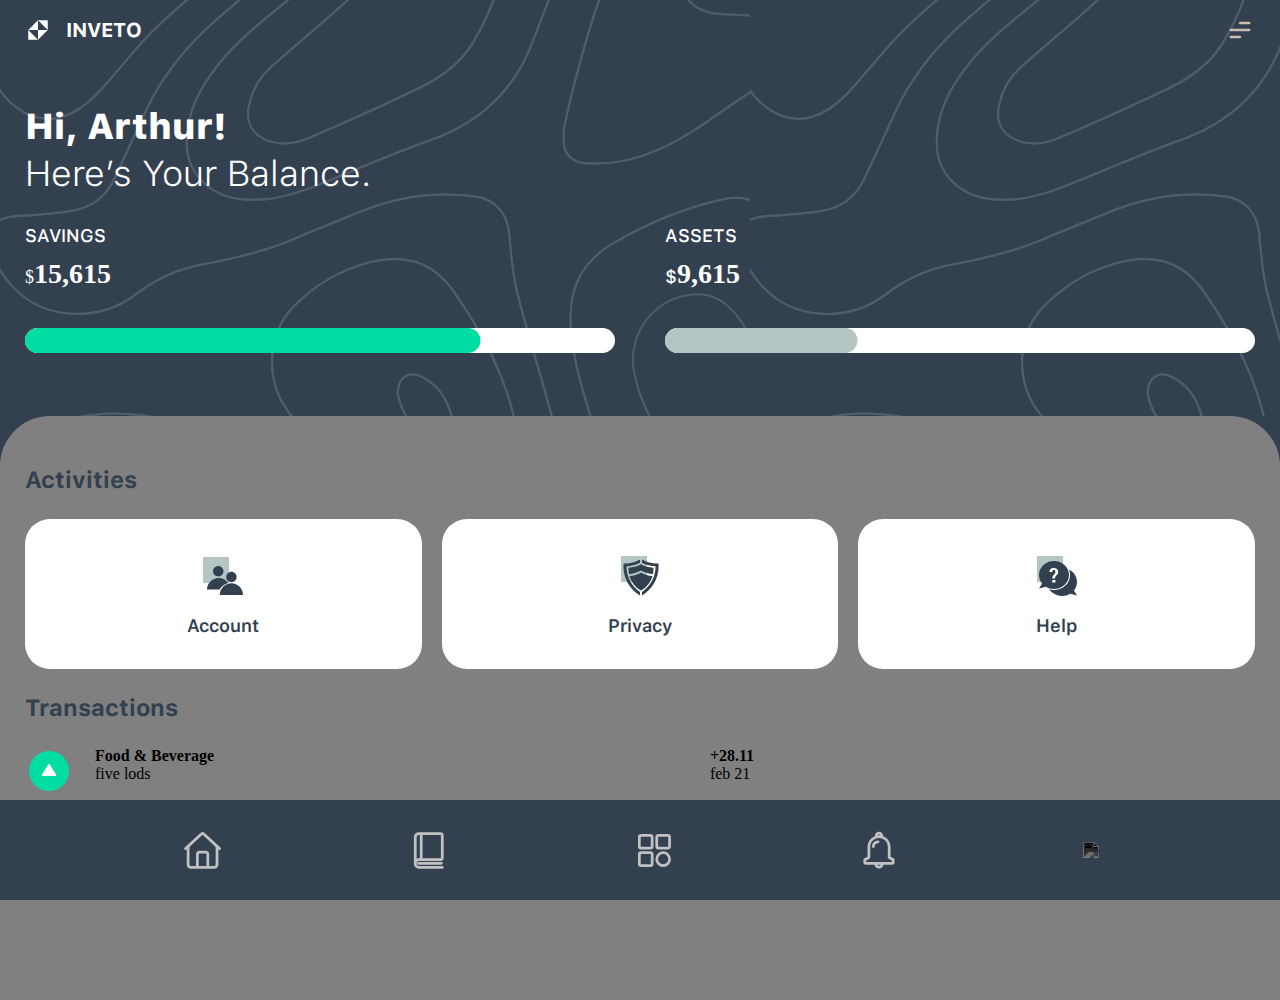
==== index.html @ b824e3ed "refactor: :technologist: changes were made" ====
<!DOCTYPE html>
<html lang="en">
<head>
    <meta charset="UTF-8">
    <meta name="viewport" content="width=device-width, initial-scale=1.0">
    <link rel="stylesheet" href="css/style.css">
    <title>Pag1</title>
</head>
<body>

    <header class="header">
        <div class="top">
            <div class="topLeft">
                <img id="imgLeft" src="storage/img/name=logo.svg">
                <span id="half">INVETO</span>
            </div>
            <div class="imgRight">
                <img id="imgRight" src="storage/img/name=icon,menu.svg">
            </div>
        </div>
        <div class="half">
            <h1>Hi, Arthur!</h1>
            <span>Here’s Your Balance.</span>
        </div>
        <div class="ContainerBottom">
            <div class="left">
                <span style="margin-bottom: 12px;">SAVINGS</span>
                <section class="money"> <span>$<strong>15,615</strong></span></section>
                <img id="Rectangle1" src="storage/img/name=Rectangle1.svg">
                
            </div>
            <div class="right">
                <span style="margin-bottom: 12px;">ASSETS</span>
                <section class="money"> <span>$<strong>9,615</strong></span></section>
                <img id="Rectangle2" src="storage/img/name=Rectangle2.svg">
            </div>
        </div>
    </header>
    <section class="containerArticle">
        <article class="articleContainer">
            <section class="title">
                <h3>Activities</h3>
            </section>
            <section class="blocks">
                <a href="#" class="blockArticle">
                    <img src="storage/img/style=face, name=account.svg">
                    <span>Account</span>
                </a>
                <a href="#" class="blockArticle">
                    <img src="storage/img/style=face, name=privacy.svg">
                    <span>Privacy</span>
                </a>
                <a href="#" class="blockArticle">
                    <img src="storage/img/style=face, name=help.svg">
                    <span>Help</span>
                </a>
            </section>
            <section class="title">
                <h3>Transactions</h3>
            </section>
            <section class="transactions">
                <div class="transactionsContainer1">
                    <img id="on" src="storage/img/Property 1=money, Property 2=on.svg"><br>
                </div>
                <div class="transactionsContainer3">
                    <h4 id="1">Food & Beverage</h4>
                    <span id="">five lods</span>
                </div>
                <div class="transactionsContainer5">
                    <h4>+28.11</h4>
                    <span>feb 21</span>
                </div>
                <div class="transactionsContainer2">
                    <img id="off" src="storage/img/Property 1=money, Property 2=off .svg">
                </div>
                <div class="transactionsContainer4">
                    <h4>Shopping</h4>
                    <span>H&M 1257 ****</span>
                </div>
                <div class="transactionsContainer6">
                    <h4>-157.64</h4>
                    <span>jan 14</span>
                </div>
        </article>
    </section>
    <footer class="footer">
        <ul class="footer_ul" style="list-style: none;">
            
                <a href="#">
                    <img src="storage/img/name=home.svg">
                </a>
            
            
                <a href="#">
                    <img src="storage/img/name=content.svg">
                </a>
            
            
                <a href="#">
                    <img src="storage/img/name=menu.svg">
                </a>
            
            
                <a href="#">
                    <img src="storage/img/name=message.svg">
                </a>
            
            
                <a href="#">
                    <img src="storage/img/name=menu, color="green".svg">
                </a>
            
        </ul>
    </footer>
</body>
</html>
---- css/style.css ----
@import url(variables.css);
*{
    padding: 0;
    margin: 0;
    box-sizing: border-box;
}
.header{
    background-image: url(../storage/img/Vectors.svg);
    object-fit: cover;
    background-color: var(--color-1);
    position: relative;
    padding: var(--space-layout-padding-lr);
    
}
.imgRight{
    display: flex;
    flex-direction: row;
    align-items: center;
    height: 60px;
}
.topLeft{
    display: flex;
    flex-direction: row;
    align-items: center;
    height: 60px;
}
.top{
    display: flex;
    flex-direction: row;
    align-items: center;
    justify-content: space-between;
    height: 60px;
    padding-right: 15px;
}
#half{
    

    padding-left:15px ;
    font-size: 20px;
    color: var(--color-4);
    font-family: Bold;
}
#imgRight{
    filter: invert(1);
    display: flex;
    margin-left: 50%;
}
.half{
    color: var(--color-4);
    justify-content: space-between;
    padding-bottom: 15px;
    padding-top: 45px;
}
.half h1{
    font-size: 36px;
    font-family: Heavy;
    padding-bottom: 4px;
}
.half span{
    font-size: 36px;
    font-family: Light;
    padding-bottom: 100px;
}
.ContainerBottom{
    margin-top: 15px;
    color: var(--color-4);
    display: grid;
    grid-template-columns: 1fr 1fr;
    gap: 50px;
}
.left {
    display: flex;
    flex-direction: column;
    
}
.left span{
    font-size: 18px;
    font-family: Medium;
    bottom: 0;
}
.money{
    display: flex;
    align-items: center;
}
.money strong{
    font-size: 28px;
    font-family: Rotobo Bold;
}
.money span{
    font-size: 18px;
    font-family: Rotobo Medium;
}
.right {
    display: flex;
    flex-direction: column;
    margin-bottom: 25px;
}
.right span{
    font-size: 18px;
    font-family: Medium;
}
.article{
    border-radius: 50%;
    background-color: red;
}
.articleContainer{
    display: flex;
    flex-direction: column;
    justify-content: center;
    
    background-color: var(--color-5);
    border: none;
    border-radius: 50px 50px 0 0;
    background-color: gray;
    padding-top: 25px;
    overflow-y: scroll;
}
.blockArticle{
    display: flex;
    flex-direction: column;
    align-items: center;
    justify-content: center;
    background-color: var(--color-4);
    height: 150px;
    border-radius: 25px;
    text-decoration: none;
    color: var(--color-1);
}
.title{
    font-size: 20px;
    font-family: Bold;
    padding: 25px;
    color: var(--color-1);
}
.blocks{
    display: grid;
    grid-template-columns: 1fr 1fr 1fr;
    padding: var(--space-layout-padding-lr);
    color: var(--color-1);
    font-family: Semibold;
    gap: 20px;
}
.blocks span{
    margin-top: 15px;
    font-size: 18px;
}
.transactions{
    display: grid;
    grid-template-columns: 70px auto auto;
    grid-template-rows: 1fr 1fr 1fr 1fr;
    padding: var(--space-layout-padding-lr);
    row-gap: 15px;
}
.containerArticle{
    background-color: var(--color-1);
}


.footer{
    position: fixed;
    bottom: 0;
    width: 100%;
}
.footer_ul{ display: flex;
    flex-direction: column;
    align-items: center;
    background: var(--color-1);
    height: 100px;
    display: flex;
    flex-direction: row;
    justify-content: space-evenly;
    align-items: center;
    box-shadow: var(--color-4);
}
.footer_ul a {
    display: flex;
}
.footer_ul a img{
    object-fit: contain;
    filter: grayscale(100%) invert(100%);
}
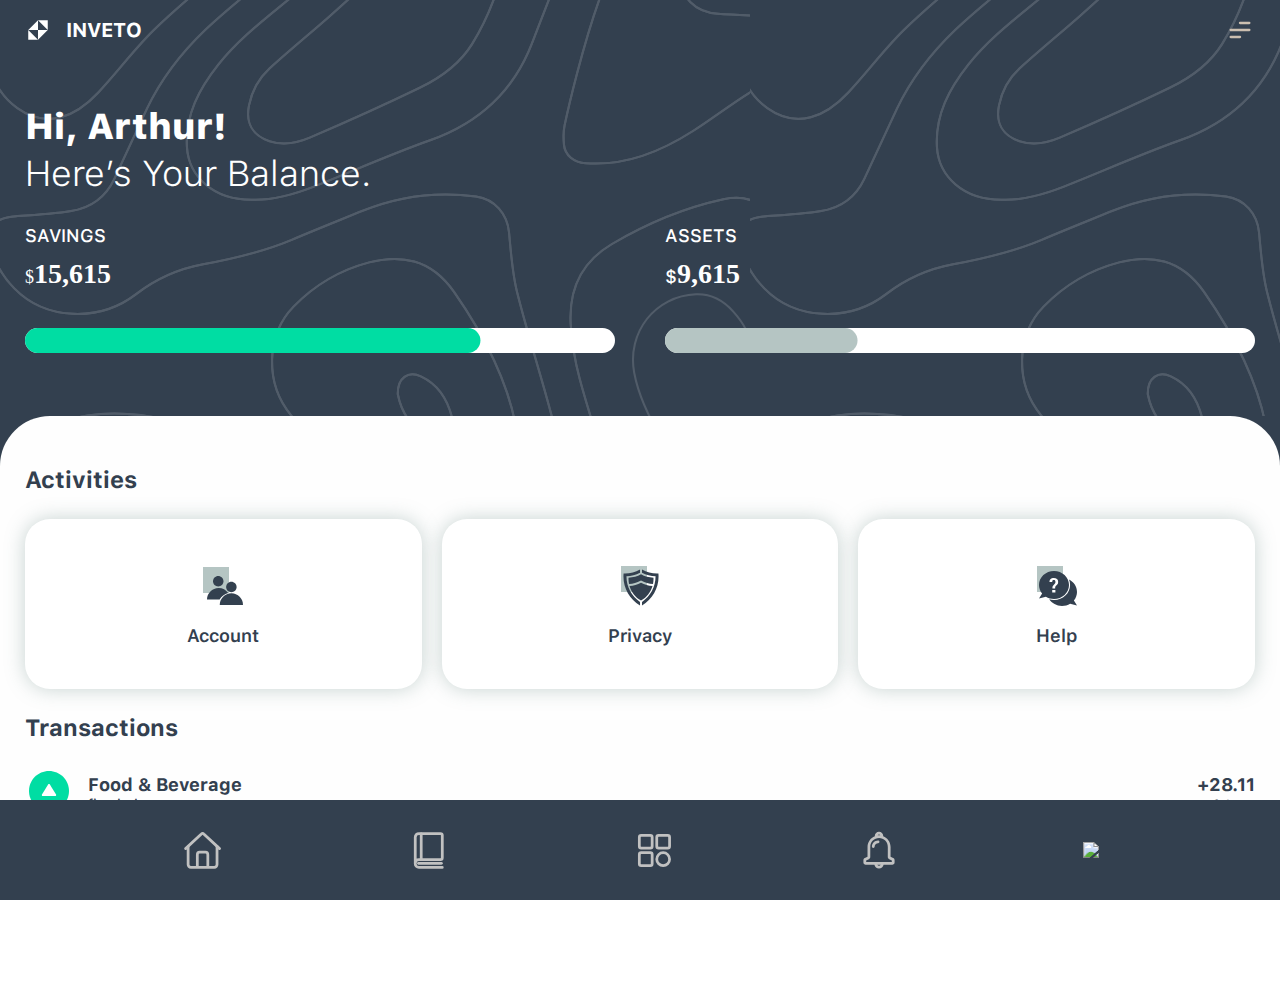
==== commit 4b0d43fe: "style: :building_construction: The entire index page is finished with fonts, colors and arrangements" ====
--- a/index.html
+++ b/index.html
@@ -58,56 +58,65 @@
             <section class="title">
                 <h3>Transactions</h3>
             </section>
-            <section class="transactions">
-                <div class="transactionsContainer1">
-                    <img id="on" src="storage/img/Property 1=money, Property 2=on.svg"><br>
-                </div>
-                <div class="transactionsContainer3">
-                    <h4 id="1">Food & Beverage</h4>
-                    <span id="">five lods</span>
-                </div>
-                <div class="transactionsContainer5">
-                    <h4>+28.11</h4>
-                    <span>feb 21</span>
-                </div>
-                <div class="transactionsContainer2">
-                    <img id="off" src="storage/img/Property 1=money, Property 2=off .svg">
-                </div>
-                <div class="transactionsContainer4">
-                    <h4>Shopping</h4>
-                    <span>H&M 1257 ****</span>
-                </div>
-                <div class="transactionsContainer6">
-                    <h4>-157.64</h4>
-                    <span>jan 14</span>
-                </div>
+            <div class="class20">
+                <section class="transactions1">
+                    <div class="file1">
+                        <div class="transactionsContainer1">
+                            <img id="on" src="storage/img/Property 1=money, Property 2=on.svg"><br>
+                        </div>
+                        <div class="transactionsContainer6">
+                            <h4 id="p1">Food & Beverage</h4>
+                            <span id="p2">five lods</span>
+                        </div>
+                    </div>  
+                    <div class="transactionsContainer3">
+                        <h4 id="p3">+28.11</h4>
+                        <span id="p4">feb 21</span>
+                    </div>
+                </section>
+                <section class="transactions2">
+                    <div class="file2">
+                        <div class="transactionsContainer2">
+                            <img id="off" src="storage/img/Property 1=money, Property 2=off .svg">
+                        </div>
+                        <div class="transactionsContainer6">
+                            <h4 id="p5">Shopping</h4>
+                            <span id="p6">H&M 1257 ****</span>
+                        </div>
+                    </div>
+                    <div class="transactionsContainer3">
+                        <h4 id="p7">-157.64</h4>
+                        <span id="p8">jan 14</span>
+                    </div>
+                </section>
+            </div>
         </article>
     </section>
     <footer class="footer">
         <ul class="footer_ul" style="list-style: none;">
             
                 <a href="#">
-                    <img src="storage/img/name=home.svg">
+                    <img id="img" src="storage/img/name=home.svg">
                 </a>
             
             
                 <a href="#">
-                    <img src="storage/img/name=content.svg">
+                    <img id="img" src="storage/img/name=content.svg">
                 </a>
             
             
                 <a href="#">
-                    <img src="storage/img/name=menu.svg">
+                    <img id="img" src="storage/img/name=menu.svg">
                 </a>
             
             
                 <a href="#">
-                    <img src="storage/img/name=message.svg">
+                    <img  id="img"src="storage/img/name=message.svg">
                 </a>
             
             
                 <a href="#">
-                    <img src="storage/img/name=menu, color="green".svg">
+                    <img src="storage/img/name=center, color.svg">
                 </a>
             
         </ul>
--- a/css/style.css
+++ b/css/style.css
@@ -107,24 +107,27 @@
     display: flex;
     flex-direction: column;
     justify-content: center;
-    
     background-color: var(--color-5);
     border: none;
     border-radius: 50px 50px 0 0;
-    background-color: gray;
     padding-top: 25px;
     overflow-y: scroll;
 }
+.containerArticle{
+    background-color: var(--color-1);
+    margin-bottom: 100px;
+}
 .blockArticle{
     display: flex;
     flex-direction: column;
     align-items: center;
     justify-content: center;
     background-color: var(--color-4);
-    height: 150px;
+    height: 170px;
     border-radius: 25px;
     text-decoration: none;
     color: var(--color-1);
+    box-shadow: 0px 0px 20px 0px var(--color-3);
 }
 .title{
     font-size: 20px;
@@ -144,17 +147,86 @@
     margin-top: 15px;
     font-size: 18px;
 }
-.transactions{
+#on,#off{
+    padding-right: 15px;
+}
+.class20{
     display: grid;
-    grid-template-columns: 70px auto auto;
-    grid-template-rows: 1fr 1fr 1fr 1fr;
+    grid-template-columns: 1fr;
+    row-gap: 20px;
     padding: var(--space-layout-padding-lr);
-    row-gap: 15px;
-}
-.containerArticle{
-    background-color: var(--color-1);
-}
-
+}
+.transactions1{
+    display: flex;
+    flex-direction: row;
+    align-items: center;
+    justify-content: space-between;
+}
+.transactions2{
+    display: flex;
+    flex-direction: row;
+    align-items: center;
+    justify-content: space-between;
+}
+.file1{
+    display: flex;
+    flex-direction: row;
+    align-items: center;
+}
+.file2{
+    display: flex;
+    flex-direction: row;
+    align-items: center;
+}
+#p1{
+    font-size: 18px;
+    font-family: Bold;
+    color:var(--color-1);
+}
+#p2{
+    font-size: 14px;
+    font-family: Medium;
+    color:var(--color-1);
+}
+#p3{
+    font-size: 18px;
+    font-family: Bold;
+    color:var(--color-1);
+}
+#p4{
+    font-size: 14px;
+    font-family: Medium;
+    color:var(--color-1);
+}
+#p5{
+    font-size: 18px;
+    font-family: Bold;
+    color:var(--color-1);
+}
+#p6{
+    font-size: 14px;
+    font-family: Medium;
+    color:var(--color-1);
+}
+#p7{
+    font-size: 18px;
+    font-family: Bold;
+    color:var(--color-1);
+}
+#p8{
+    font-size: 14px;
+    font-family: Medium;
+    color:var(--color-1);
+}
+.transactionsContainer3{
+    display: flex;
+    flex-direction: column;
+    text-align: right;
+    gap: 2px;
+}
+.transactionsContainer6{
+    gap: 2px;
+}
 
 .footer{
     position: fixed;
@@ -175,7 +247,7 @@
 .footer_ul a {
     display: flex;
 }
-.footer_ul a img{
+.footer_ul a #img{
     object-fit: contain;
     filter: grayscale(100%) invert(100%);
 }
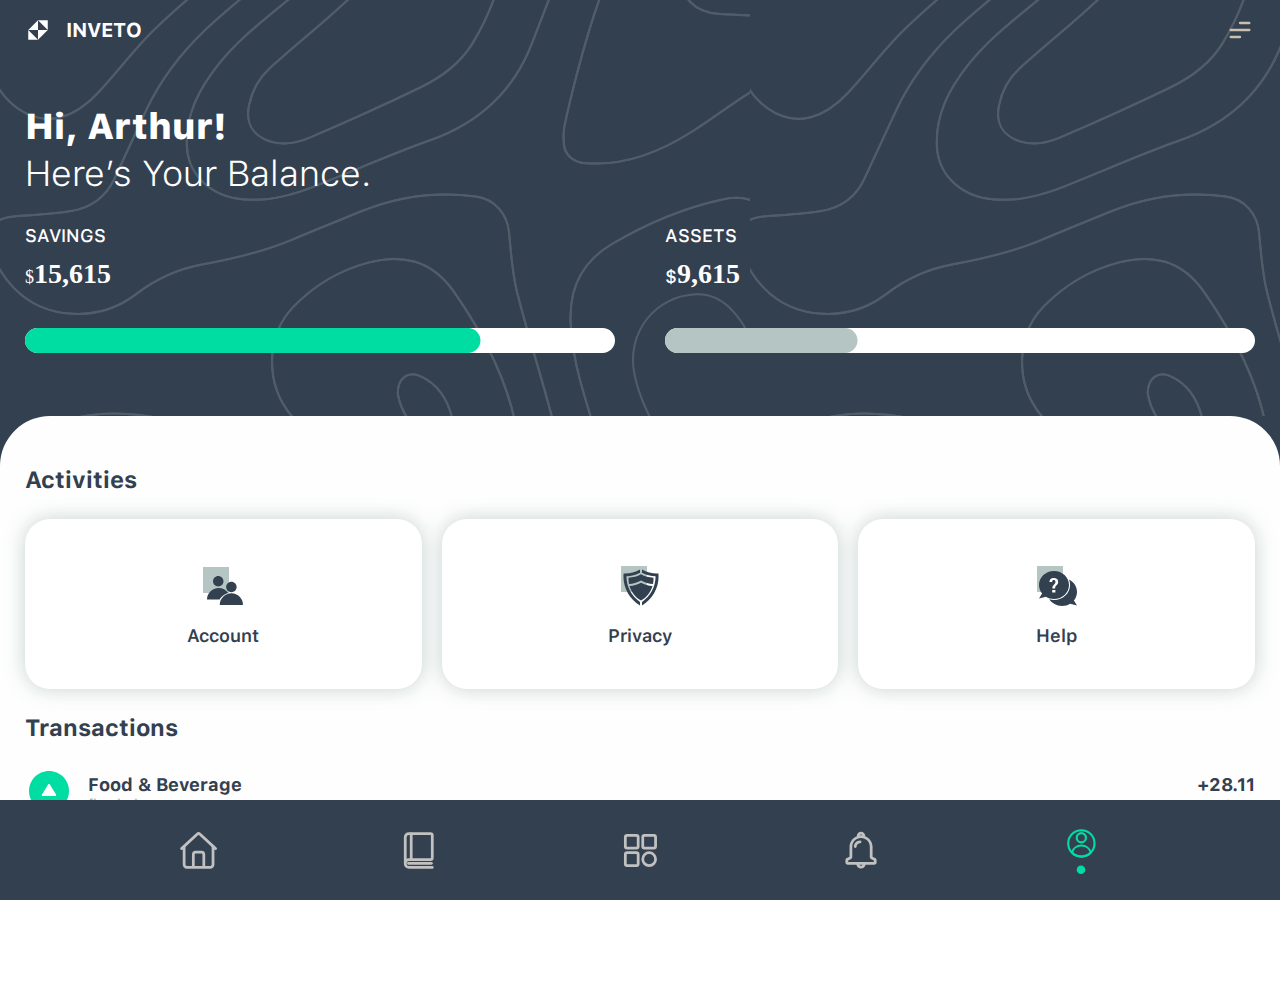
==== commit 5cabfbad: "feat: :construction: I started making the second page, I already made the structure and the logo hea" ====
--- a/index.html
+++ b/index.html
@@ -71,7 +71,7 @@
                     </div>  
                     <div class="transactionsContainer3">
                         <h4 id="p3">+28.11</h4>
-                        <span id="p4">feb 21</span>
+                        <span id="p4">Feb 21</span>
                     </div>
                 </section>
                 <section class="transactions2">
@@ -86,7 +86,7 @@
                     </div>
                     <div class="transactionsContainer3">
                         <h4 id="p7">-157.64</h4>
-                        <span id="p8">jan 14</span>
+                        <span id="p8">Jan 14</span>
                     </div>
                 </section>
             </div>
@@ -105,7 +105,7 @@
                 </a>
             
             
-                <a href="#">
+                <a href="views/detail.html">
                     <img id="img" src="storage/img/name=menu.svg">
                 </a>
             
--- a/css/style.css
+++ b/css/style.css
@@ -186,7 +186,7 @@
 #p2{
     font-size: 14px;
     font-family: Medium;
-    color:var(--color-1);
+    color:var(--color-6);
 }
 #p3{
     font-size: 18px;
@@ -196,7 +196,7 @@
 #p4{
     font-size: 14px;
     font-family: Medium;
-    color:var(--color-1);
+    color:var(--color-6);
 }
 #p5{
     font-size: 18px;
@@ -206,7 +206,7 @@
 #p6{
     font-size: 14px;
     font-family: Medium;
-    color:var(--color-1);
+    color:var(--color-6);
 }
 #p7{
     font-size: 18px;
@@ -216,7 +216,7 @@
 #p8{
     font-size: 14px;
     font-family: Medium;
-    color:var(--color-1);
+    color:var(--color-6);
 }
 .transactionsContainer3{
     display: flex;
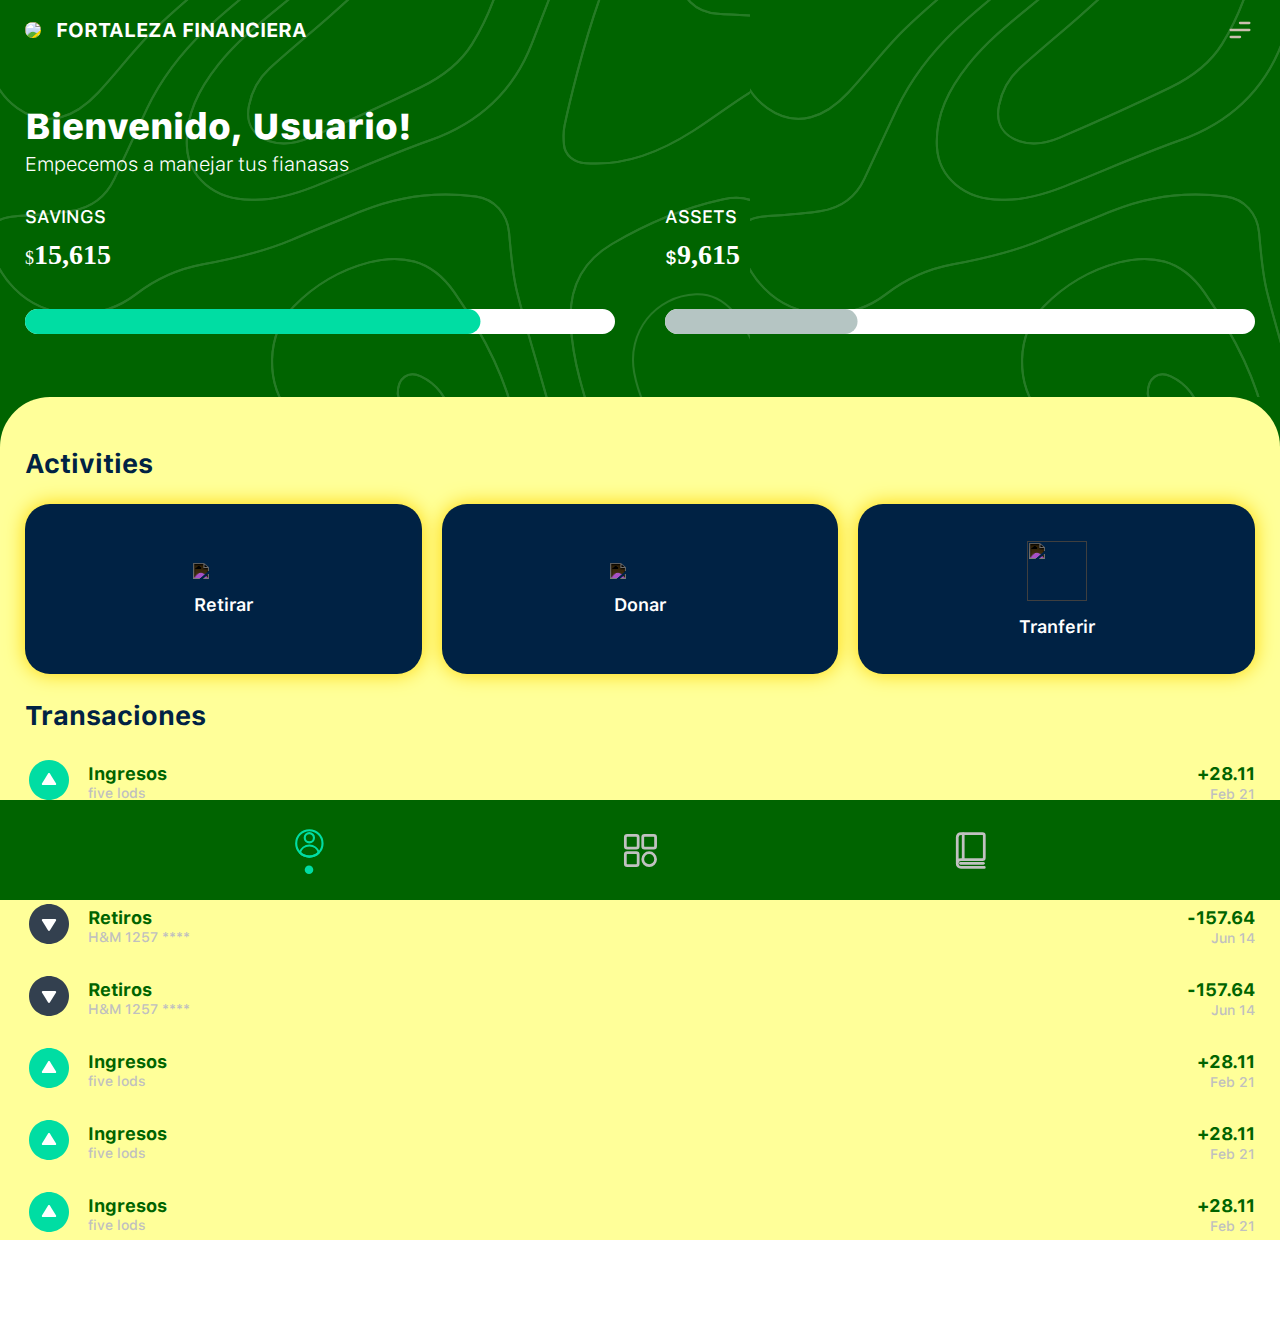
==== commit f7a7f97f: "feat: :art: Colors and some designs were changed" ====
--- a/index.html
+++ b/index.html
@@ -11,16 +11,16 @@
     <header class="header">
         <div class="top">
             <div class="topLeft">
-                <img id="imgLeft" src="storage/img/name=logo.svg">
-                <span id="half">INVETO</span>
+                <img id="imgLeft" src="storage/img/Sin título-1.png">
+                <span id="half">FORTALEZA FINANCIERA</span>
             </div>
             <div class="imgRight">
                 <img id="imgRight" src="storage/img/name=icon,menu.svg">
             </div>
         </div>
         <div class="half">
-            <h1>Hi, Arthur!</h1>
-            <span>Here’s Your Balance.</span>
+            <h1>Bienvenido, Usuario!</h1>
+            <span>Empecemos a manejar tus fianasas</span>
         </div>
         <div class="ContainerBottom">
             <div class="left">
@@ -43,20 +43,21 @@
             </section>
             <section class="blocks">
                 <a href="#" class="blockArticle">
-                    <img src="storage/img/style=face, name=account.svg">
-                    <span>Account</span>
+                    <img src="storage/img/retirar.png">
+                    <span>Retirar</span>
                 </a>
                 <a href="#" class="blockArticle">
-                    <img src="storage/img/style=face, name=privacy.svg">
-                    <span>Privacy</span>
+                    <img src="storage/img/Donar.png">
+                    <span>Donar</span>
                 </a>
                 <a href="#" class="blockArticle">
-                    <img src="storage/img/style=face, name=help.svg">
-                    <span>Help</span>
+                    <img src="storage/img/pngwing.com.png" style="height: 60px;">
+                    <span>Tranferir</span>
                 </a>
+                
             </section>
             <section class="title">
-                <h3>Transactions</h3>
+                <h3>Transaciones</h3>
             </section>
             <div class="class20">
                 <section class="transactions1">
@@ -65,7 +66,7 @@
                             <img id="on" src="storage/img/Property 1=money, Property 2=on.svg"><br>
                         </div>
                         <div class="transactionsContainer6">
-                            <h4 id="p1">Food & Beverage</h4>
+                            <h4 id="p1">Ingresos</h4>
                             <span id="p2">five lods</span>
                         </div>
                     </div>  
@@ -80,13 +81,88 @@
                             <img id="off" src="storage/img/Property 1=money, Property 2=off .svg">
                         </div>
                         <div class="transactionsContainer6">
-                            <h4 id="p5">Shopping</h4>
+                            <h4 id="p5">Retiros</h4>
                             <span id="p6">H&M 1257 ****</span>
                         </div>
                     </div>
                     <div class="transactionsContainer3">
                         <h4 id="p7">-157.64</h4>
-                        <span id="p8">Jan 14</span>
+                        <span id="p8">Jun 14</span>
+                    </div>
+                </section>
+                <section class="transactions2">
+                    <div class="file2">
+                        <div class="transactionsContainer2">
+                            <img id="off" src="storage/img/Property 1=money, Property 2=off .svg">
+                        </div>
+                        <div class="transactionsContainer6">
+                            <h4 id="p5">Retiros</h4>
+                            <span id="p6">H&M 1257 ****</span>
+                        </div>
+                    </div>
+                    <div class="transactionsContainer3">
+                        <h4 id="p7">-157.64</h4>
+                        <span id="p8">Jun 14</span>
+                    </div>
+                </section>
+                <section class="transactions2">
+                    <div class="file2">
+                        <div class="transactionsContainer2">
+                            <img id="off" src="storage/img/Property 1=money, Property 2=off .svg">
+                        </div>
+                        <div class="transactionsContainer6">
+                            <h4 id="p5">Retiros</h4>
+                            <span id="p6">H&M 1257 ****</span>
+                        </div>
+                    </div>
+                    <div class="transactionsContainer3">
+                        <h4 id="p7">-157.64</h4>
+                        <span id="p8">Jun 14</span>
+                    </div>
+                </section>
+                <section class="transactions1">
+                    <div class="file1">
+                        <div class="transactionsContainer1">
+                            <img id="on" src="storage/img/Property 1=money, Property 2=on.svg"><br>
+                        </div>
+                        <div class="transactionsContainer6">
+                            <h4 id="p1">Ingresos</h4>
+                            <span id="p2">five lods</span>
+                        </div>
+                    </div>  
+                    <div class="transactionsContainer3">
+                        <h4 id="p3">+28.11</h4>
+                        <span id="p4">Feb 21</span>
+                    </div>
+                </section>
+                <section class="transactions1">
+                    <div class="file1">
+                        <div class="transactionsContainer1">
+                            <img id="on" src="storage/img/Property 1=money, Property 2=on.svg"><br>
+                        </div>
+                        <div class="transactionsContainer6">
+                            <h4 id="p1">Ingresos</h4>
+                            <span id="p2">five lods</span>
+                        </div>
+                    </div>  
+                    <div class="transactionsContainer3">
+                        <h4 id="p3">+28.11</h4>
+                        <span id="p4">Feb 21</span>
+                    </div>
+                </section>
+                <section class="transactions1">
+                    <div class="file1">
+                        <div class="transactionsContainer1">
+                            <img id="on" src="storage/img/Property 1=money, Property 2=on.svg"><br>
+                        </div>
+                        <div class="transactionsContainer6">
+                            <h4 id="p1">Ingresos</h4>
+                            <span id="p2">five lods</span>
+                        </div>
+                    </div>  
+                    <div class="transactionsContainer3">
+                        <h4 id="p3">+28.11</h4>
+                        <span id="p4">Feb 21</span>
                     </div>
                 </section>
             </div>
@@ -94,31 +170,18 @@
     </section>
     <footer class="footer">
         <ul class="footer_ul" style="list-style: none;">
-            
-                <a href="#">
-                    <img id="img" src="storage/img/name=home.svg">
-                </a>
+            <a href="index.html">
+                <img src="storage/img/name=center, color.svg">
+            </a>
             
             
-                <a href="#">
-                    <img id="img" src="storage/img/name=content.svg">
-                </a>
+            <a href="views/detail.html">
+                <img id="img" src="storage/img/name=menu.svg">
+            </a>
             
-            
-                <a href="views/detail.html">
-                    <img id="img" src="storage/img/name=menu.svg">
-                </a>
-            
-            
-                <a href="#">
-                    <img  id="img"src="storage/img/name=message.svg">
-                </a>
-            
-            
-                <a href="#">
-                    <img src="storage/img/name=center, color.svg">
-                </a>
-            
+            <a href="views/checkout.html">
+                <img id="img" src="storage/img/name=content.svg">
+            </a>
         </ul>
     </footer>
 </body>
--- a/css/style.css
+++ b/css/style.css
@@ -12,7 +12,11 @@
     padding: var(--space-layout-padding-lr);
     
 }
-.imgRight{
+#imgLeft{ 
+    background-color: var(--color-7);
+    border-radius: 50px;
+}
+.imgRight {
     display: flex;
     flex-direction: row;
     align-items: center;
@@ -57,7 +61,7 @@
     padding-bottom: 4px;
 }
 .half span{
-    font-size: 36px;
+    font-size: 20px;
     font-family: Light;
     padding-bottom: 100px;
 }
@@ -122,18 +126,22 @@
     flex-direction: column;
     align-items: center;
     justify-content: center;
-    background-color: var(--color-4);
+    background-color: var(--color-2);
     height: 170px;
     border-radius: 25px;
     text-decoration: none;
-    color: var(--color-1);
-    box-shadow: 0px 0px 20px 0px var(--color-3);
+    color: var(--color-4);
+    box-shadow: 0px 0px 20px 0px var(--color-7);
+}
+.blockArticle img{
+    width: 60px;
+    filter: invert(1);
 }
 .title{
-    font-size: 20px;
+    font-size: 23px;
     font-family: Bold;
     padding: 25px;
-    color: var(--color-1);
+    color: var(--color-2);
 }
 .blocks{
     display: grid;
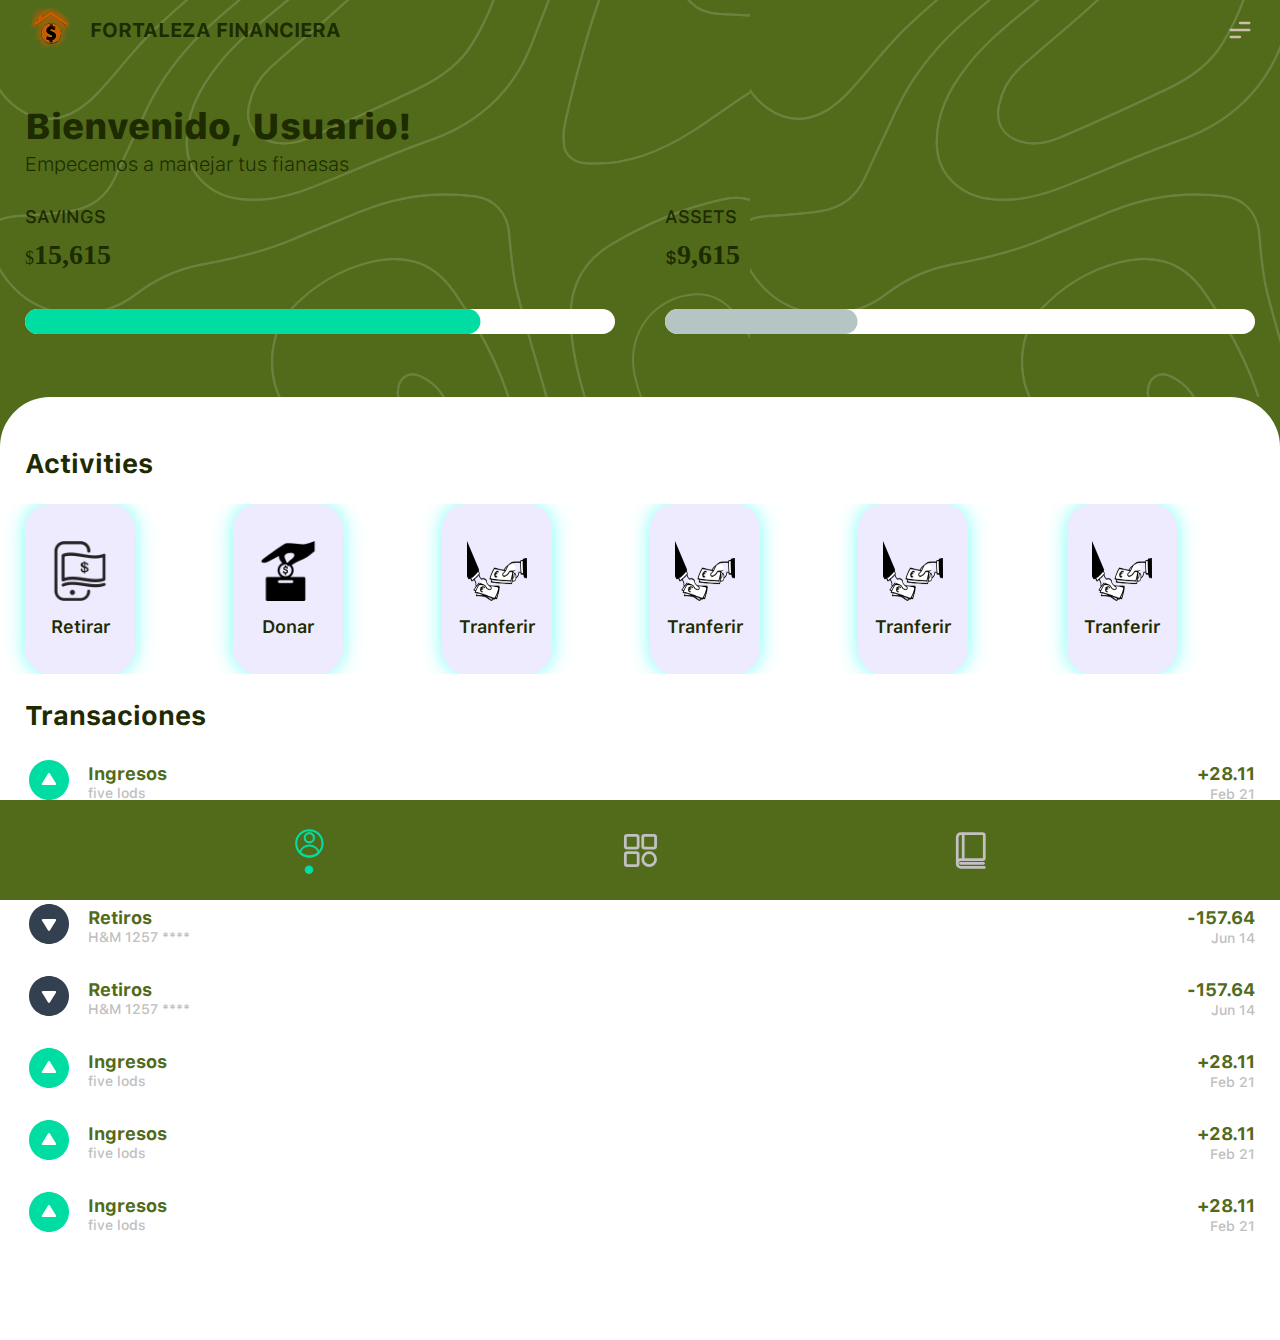
==== commit cff2f45b: "style: :children_crossing: they are trying to give a different style" ====
--- a/index.html
+++ b/index.html
@@ -54,6 +54,20 @@
                     <img src="storage/img/pngwing.com.png" style="height: 60px;">
                     <span>Tranferir</span>
                 </a>
+                <a href="#" class="blockArticle">
+                    <img src="storage/img/pngwing.com.png" style="height: 60px;">
+                    <span>Tranferir</span>
+                </a>
+                <a href="#" class="blockArticle">
+                    <img src="storage/img/pngwing.com.png" style="height: 60px;">
+                    <span>Tranferir</span>
+                </a>
+                <a href="#" class="blockArticle">
+                    <img src="storage/img/pngwing.com.png" style="height: 60px;">
+                    <span>Tranferir</span>
+                </a>
+                
+                
                 
             </section>
             <section class="title">
--- a/css/style.css
+++ b/css/style.css
@@ -13,7 +13,6 @@
     
 }
 #imgLeft{ 
-    background-color: var(--color-7);
     border-radius: 50px;
 }
 .imgRight {
@@ -127,6 +126,7 @@
     align-items: center;
     justify-content: center;
     background-color: var(--color-2);
+    width: 110px;
     height: 170px;
     border-radius: 25px;
     text-decoration: none;
@@ -135,21 +135,22 @@
 }
 .blockArticle img{
     width: 60px;
-    filter: invert(1);
+    /* filter: invert(1); */
 }
 .title{
     font-size: 23px;
     font-family: Bold;
     padding: 25px;
-    color: var(--color-2);
+    color: var(--color-3);
 }
 .blocks{
     display: grid;
-    grid-template-columns: 1fr 1fr 1fr;
+    grid-template-columns: repeat(6, 1fr);
     padding: var(--space-layout-padding-lr);
-    color: var(--color-1);
+    color: var(--color-3);
     font-family: Semibold;
     gap: 20px;
+    overflow-x:scroll ;
 }
 .blocks span{
     margin-top: 15px;
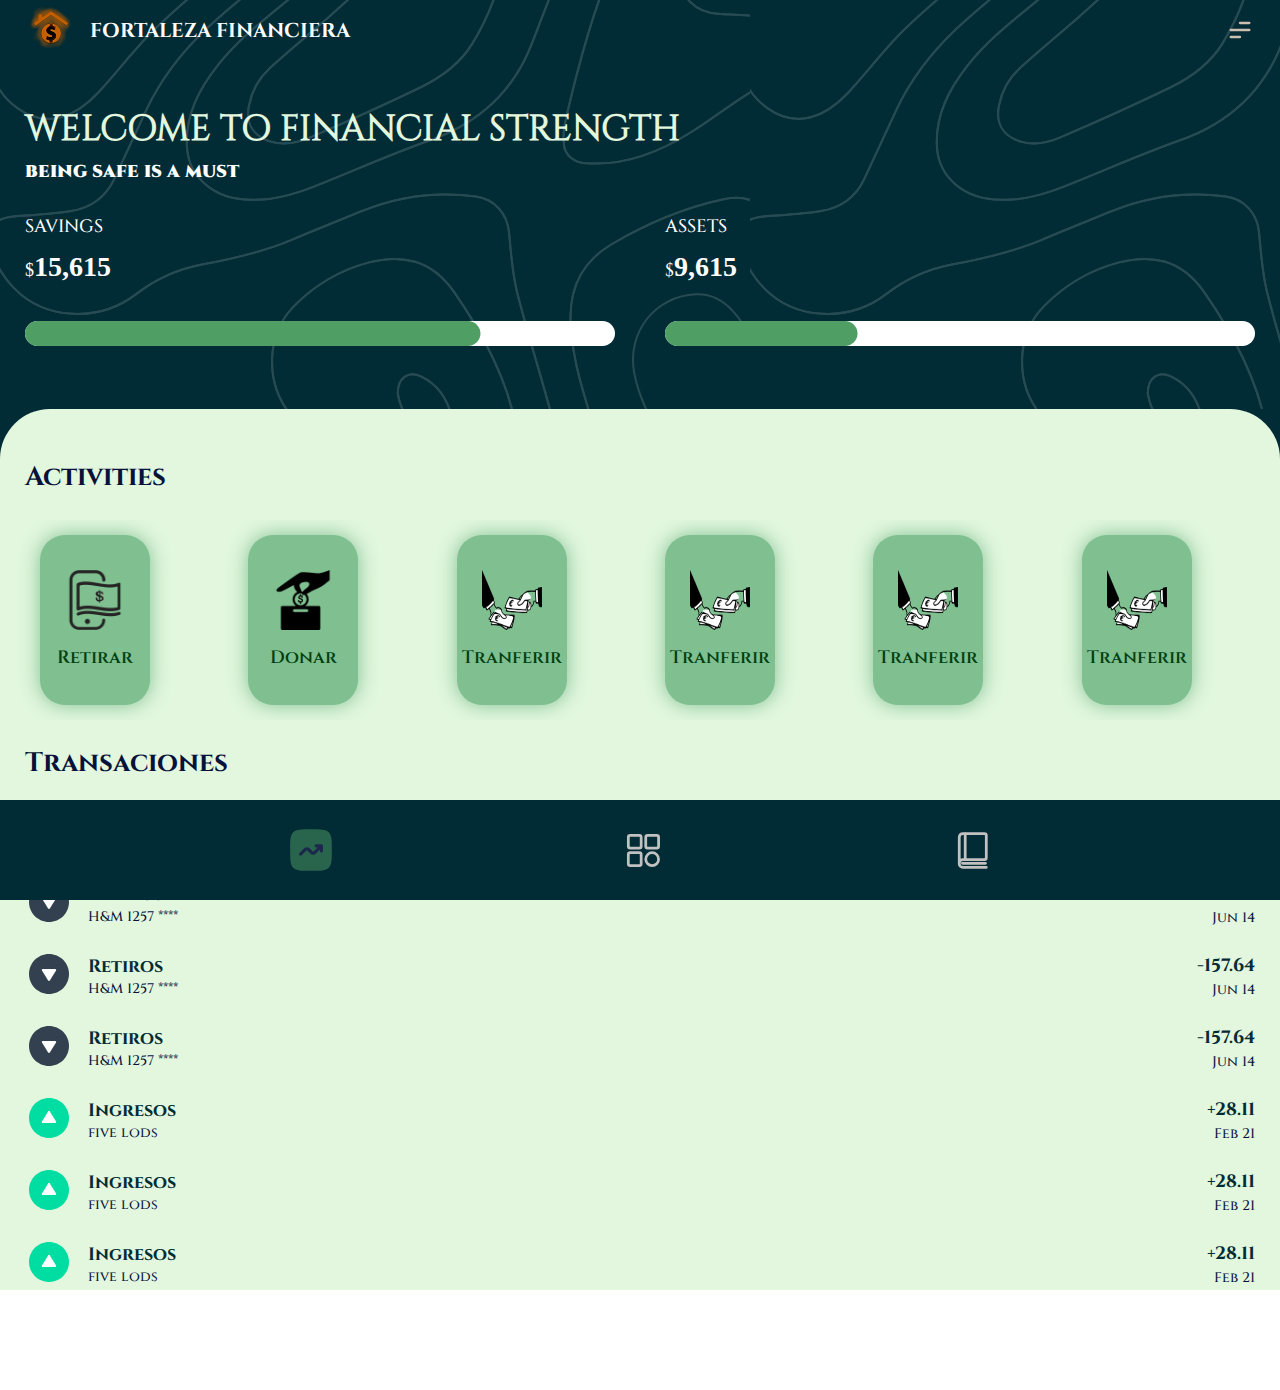
==== commit 65ab3bf0: "style: :construction: Design edits were made but need to be finished" ====
--- a/index.html
+++ b/index.html
@@ -19,8 +19,8 @@
             </div>
         </div>
         <div class="half">
-            <h1>Bienvenido, Usuario!</h1>
-            <span>Empecemos a manejar tus fianasas</span>
+            <h1>WELCOME TO FINANCIAL STRENGTH</h1>
+            <span>being safe is a must</span>
         </div>
         <div class="ContainerBottom">
             <div class="left">
@@ -185,7 +185,7 @@
     <footer class="footer">
         <ul class="footer_ul" style="list-style: none;">
             <a href="index.html">
-                <img src="storage/img/name=center, color.svg">
+                <img src="storage/img/icon-graph-seleccion.svg">
             </a>
             
             
--- a/css/style.css
+++ b/css/style.css
@@ -58,6 +58,7 @@
     font-size: 36px;
     font-family: Heavy;
     padding-bottom: 4px;
+    color: var(--color-8);
 }
 .half span{
     font-size: 20px;
@@ -110,7 +111,7 @@
     display: flex;
     flex-direction: column;
     justify-content: center;
-    background-color: var(--color-5);
+    background-color: var(--color-8);
     border: none;
     border-radius: 50px 50px 0 0;
     padding-top: 25px;
@@ -130,8 +131,9 @@
     height: 170px;
     border-radius: 25px;
     text-decoration: none;
-    color: var(--color-4);
-    box-shadow: 0px 0px 20px 0px var(--color-7);
+    margin: 15px;
+    color: var(--color-7);
+    box-shadow: 0px 0px 20px 0px var(--color-2);
 }
 .blockArticle img{
     width: 60px;
@@ -147,7 +149,7 @@
     display: grid;
     grid-template-columns: repeat(6, 1fr);
     padding: var(--space-layout-padding-lr);
-    color: var(--color-3);
+    color: var(--color-7);
     font-family: Semibold;
     gap: 20px;
     overflow-x:scroll ;
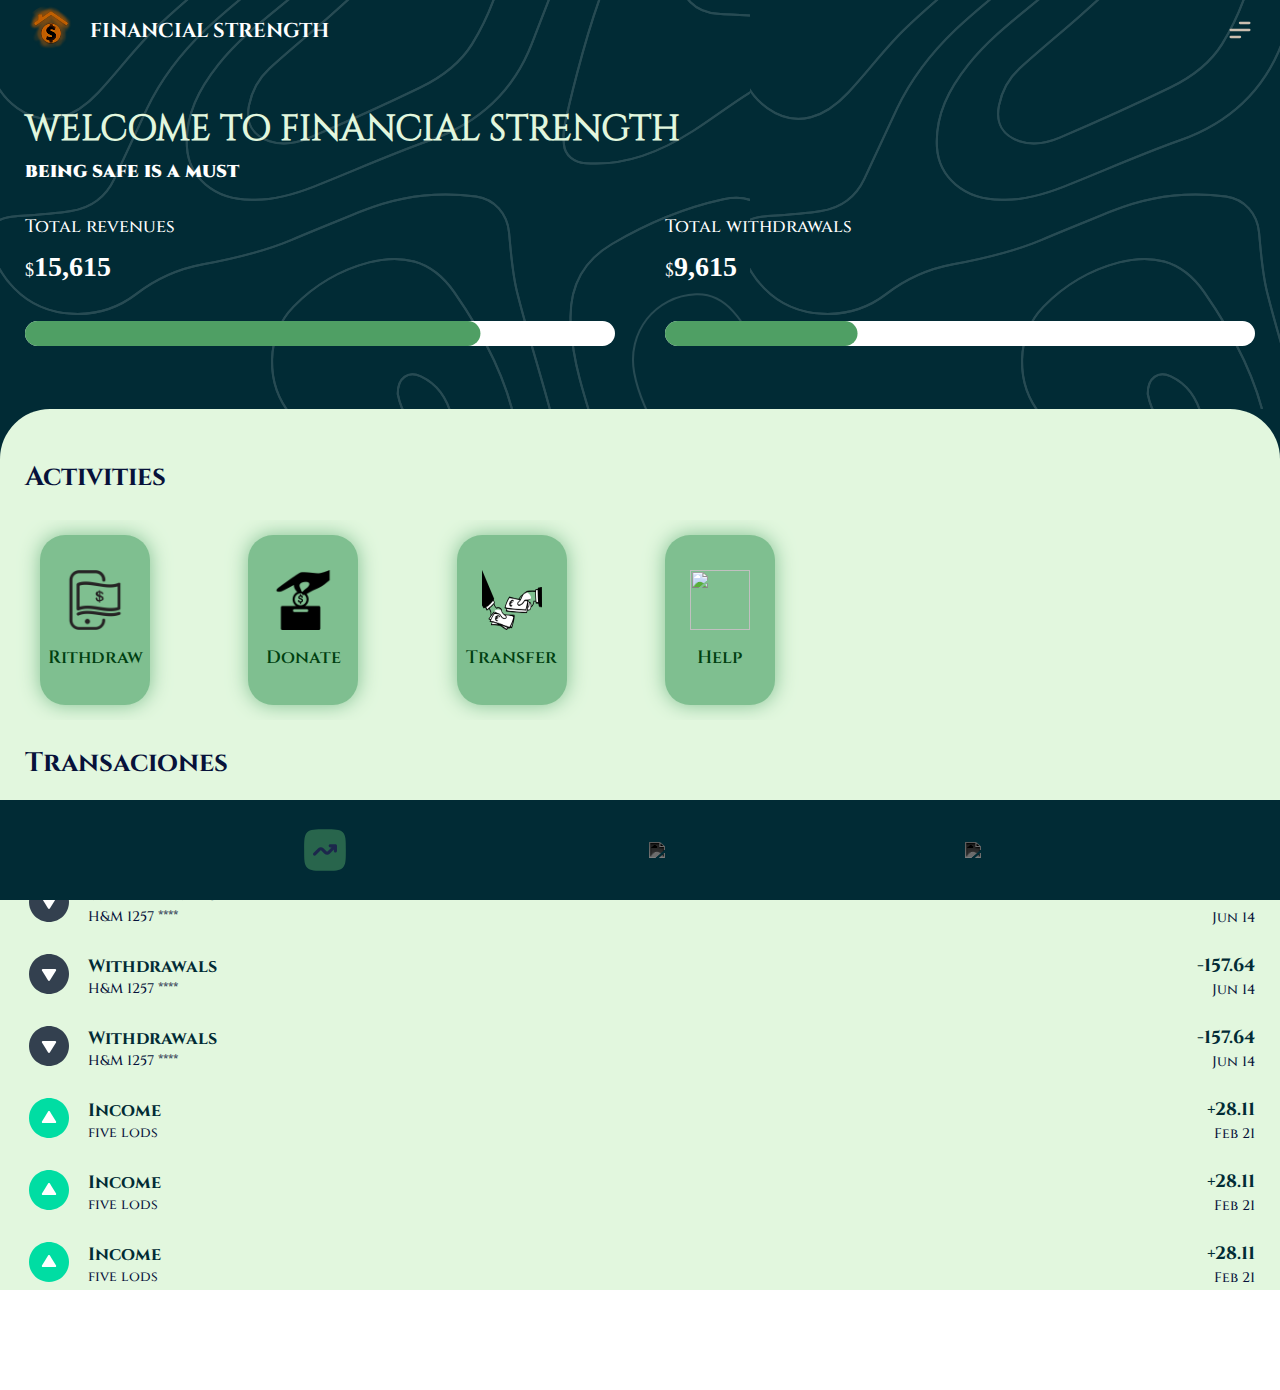
==== commit 8b7ef005: "style: :camera_flash: The pages were designed but a little more is missing" ====
--- a/index.html
+++ b/index.html
@@ -12,7 +12,7 @@
         <div class="top">
             <div class="topLeft">
                 <img id="imgLeft" src="storage/img/Sin título-1.png">
-                <span id="half">FORTALEZA FINANCIERA</span>
+                <span id="half">FINANCIAL STRENGTH</span>
             </div>
             <div class="imgRight">
                 <img id="imgRight" src="storage/img/name=icon,menu.svg">
@@ -24,13 +24,13 @@
         </div>
         <div class="ContainerBottom">
             <div class="left">
-                <span style="margin-bottom: 12px;">SAVINGS</span>
+                <span style="margin-bottom: 12px;">Total revenues</span>
                 <section class="money"> <span>$<strong>15,615</strong></span></section>
                 <img id="Rectangle1" src="storage/img/name=Rectangle1.svg">
                 
             </div>
             <div class="right">
-                <span style="margin-bottom: 12px;">ASSETS</span>
+                <span style="margin-bottom: 12px;">Total withdrawals</span>
                 <section class="money"> <span>$<strong>9,615</strong></span></section>
                 <img id="Rectangle2" src="storage/img/name=Rectangle2.svg">
             </div>
@@ -44,28 +44,21 @@
             <section class="blocks">
                 <a href="#" class="blockArticle">
                     <img src="storage/img/retirar.png">
-                    <span>Retirar</span>
+                    <span>Rithdraw</span>
                 </a>
                 <a href="#" class="blockArticle">
                     <img src="storage/img/Donar.png">
-                    <span>Donar</span>
+                    <span>Donate</span>
                 </a>
                 <a href="#" class="blockArticle">
                     <img src="storage/img/pngwing.com.png" style="height: 60px;">
-                    <span>Tranferir</span>
+                    <span>Transfer</span>
                 </a>
                 <a href="#" class="blockArticle">
-                    <img src="storage/img/pngwing.com.png" style="height: 60px;">
-                    <span>Tranferir</span>
+                    <img src="storage/img/help-svgrepo-com.svg" style="height: 60px;">
+                    <span>Help</span>
                 </a>
-                <a href="#" class="blockArticle">
-                    <img src="storage/img/pngwing.com.png" style="height: 60px;">
-                    <span>Tranferir</span>
-                </a>
-                <a href="#" class="blockArticle">
-                    <img src="storage/img/pngwing.com.png" style="height: 60px;">
-                    <span>Tranferir</span>
-                </a>
+             
                 
                 
                 
@@ -80,7 +73,7 @@
                             <img id="on" src="storage/img/Property 1=money, Property 2=on.svg"><br>
                         </div>
                         <div class="transactionsContainer6">
-                            <h4 id="p1">Ingresos</h4>
+                            <h4 id="p1">Income</h4>
                             <span id="p2">five lods</span>
                         </div>
                     </div>  
@@ -95,7 +88,7 @@
                             <img id="off" src="storage/img/Property 1=money, Property 2=off .svg">
                         </div>
                         <div class="transactionsContainer6">
-                            <h4 id="p5">Retiros</h4>
+                            <h4 id="p5">Withdrawals</h4>
                             <span id="p6">H&M 1257 ****</span>
                         </div>
                     </div>
@@ -110,7 +103,7 @@
                             <img id="off" src="storage/img/Property 1=money, Property 2=off .svg">
                         </div>
                         <div class="transactionsContainer6">
-                            <h4 id="p5">Retiros</h4>
+                            <h4 id="p5">Withdrawals</h4>
                             <span id="p6">H&M 1257 ****</span>
                         </div>
                     </div>
@@ -125,7 +118,7 @@
                             <img id="off" src="storage/img/Property 1=money, Property 2=off .svg">
                         </div>
                         <div class="transactionsContainer6">
-                            <h4 id="p5">Retiros</h4>
+                            <h4 id="p5">Withdrawals</h4>
                             <span id="p6">H&M 1257 ****</span>
                         </div>
                     </div>
@@ -140,7 +133,7 @@
                             <img id="on" src="storage/img/Property 1=money, Property 2=on.svg"><br>
                         </div>
                         <div class="transactionsContainer6">
-                            <h4 id="p1">Ingresos</h4>
+                            <h4 id="p1">Income</h4>
                             <span id="p2">five lods</span>
                         </div>
                     </div>  
@@ -155,7 +148,7 @@
                             <img id="on" src="storage/img/Property 1=money, Property 2=on.svg"><br>
                         </div>
                         <div class="transactionsContainer6">
-                            <h4 id="p1">Ingresos</h4>
+                            <h4 id="p1">Income</h4>
                             <span id="p2">five lods</span>
                         </div>
                     </div>  
@@ -170,7 +163,7 @@
                             <img id="on" src="storage/img/Property 1=money, Property 2=on.svg"><br>
                         </div>
                         <div class="transactionsContainer6">
-                            <h4 id="p1">Ingresos</h4>
+                            <h4 id="p1">Income</h4>
                             <span id="p2">five lods</span>
                         </div>
                     </div>  
@@ -190,11 +183,11 @@
             
             
             <a href="views/detail.html">
-                <img id="img" src="storage/img/name=menu.svg">
+                <img id="img" src="storage/img/credit-card.svg">
             </a>
             
             <a href="views/checkout.html">
-                <img id="img" src="storage/img/name=content.svg">
+                <img id="img" src="storage/img/money-bag-svgrepo-com.svg">
             </a>
         </ul>
     </footer>
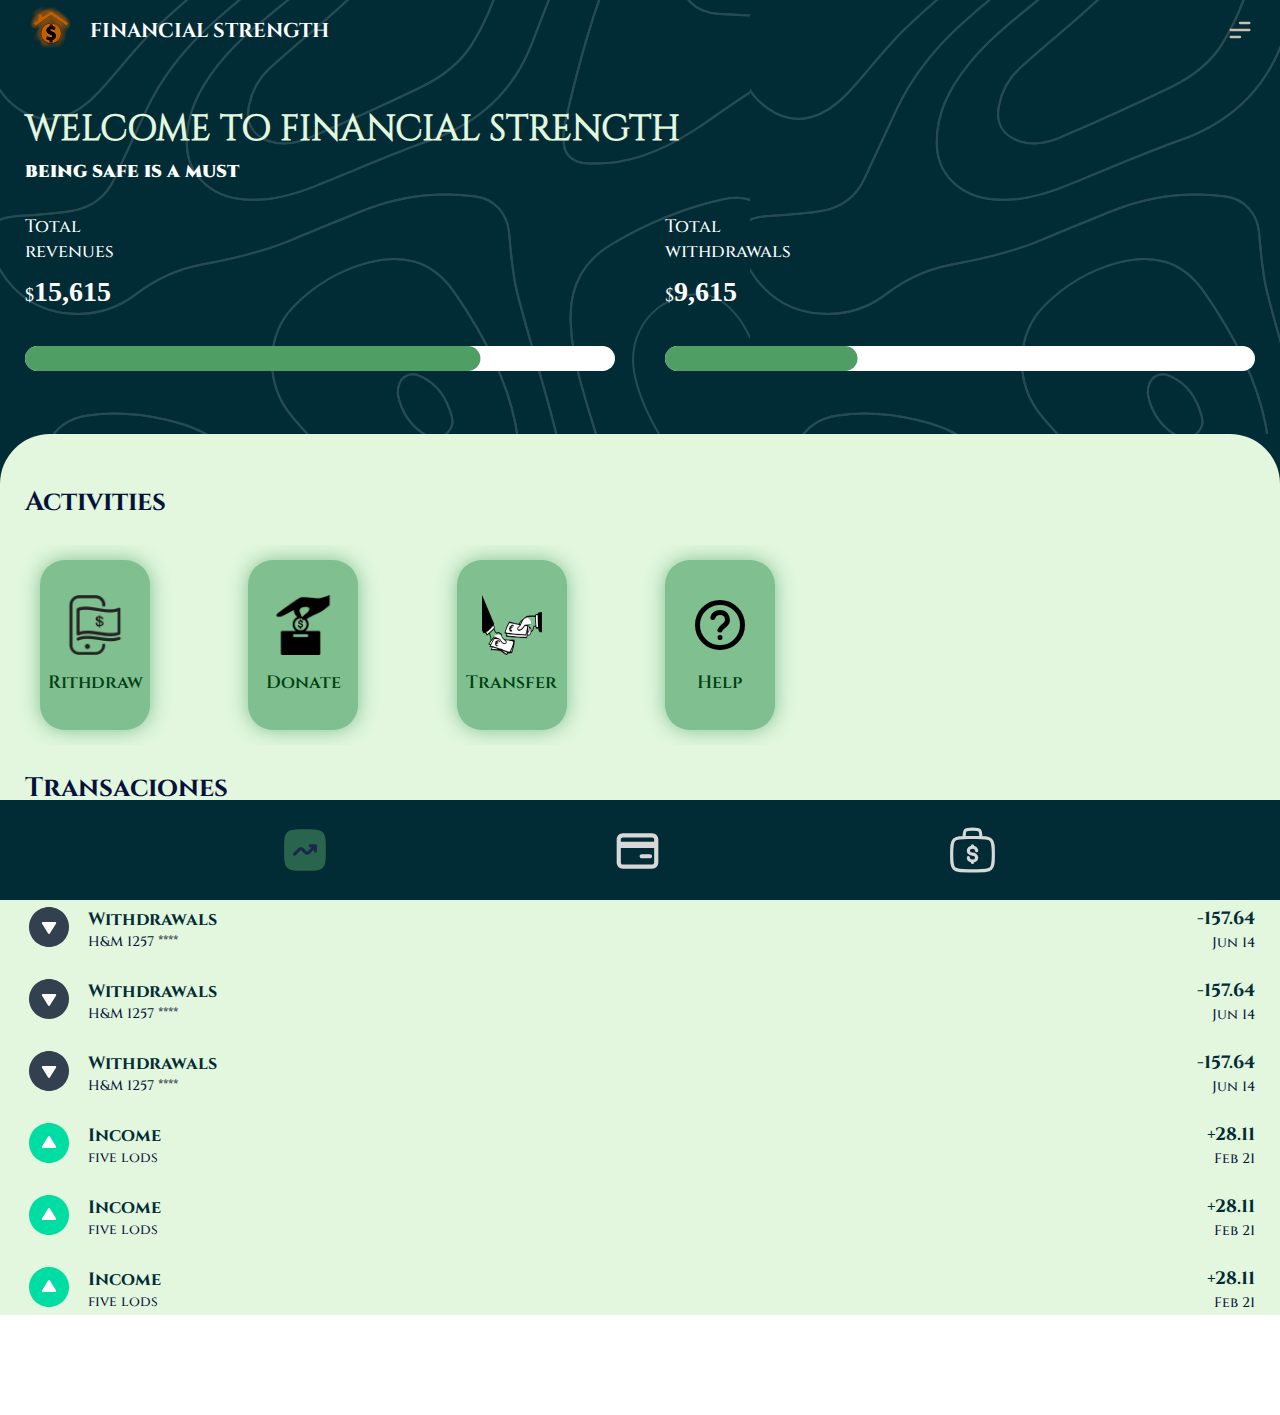
==== commit 1b3944c5: "style: :building_construction: The project is completed with all designs included" ====
--- a/index.html
+++ b/index.html
@@ -24,13 +24,13 @@
         </div>
         <div class="ContainerBottom">
             <div class="left">
-                <span style="margin-bottom: 12px;">Total revenues</span>
+                <span style="margin-bottom: 12px;">Total <br> revenues</span>
                 <section class="money"> <span>$<strong>15,615</strong></span></section>
                 <img id="Rectangle1" src="storage/img/name=Rectangle1.svg">
                 
             </div>
             <div class="right">
-                <span style="margin-bottom: 12px;">Total withdrawals</span>
+                <span style="margin-bottom: 12px;">Total <br> withdrawals</span>
                 <section class="money"> <span>$<strong>9,615</strong></span></section>
                 <img id="Rectangle2" src="storage/img/name=Rectangle2.svg">
             </div>
